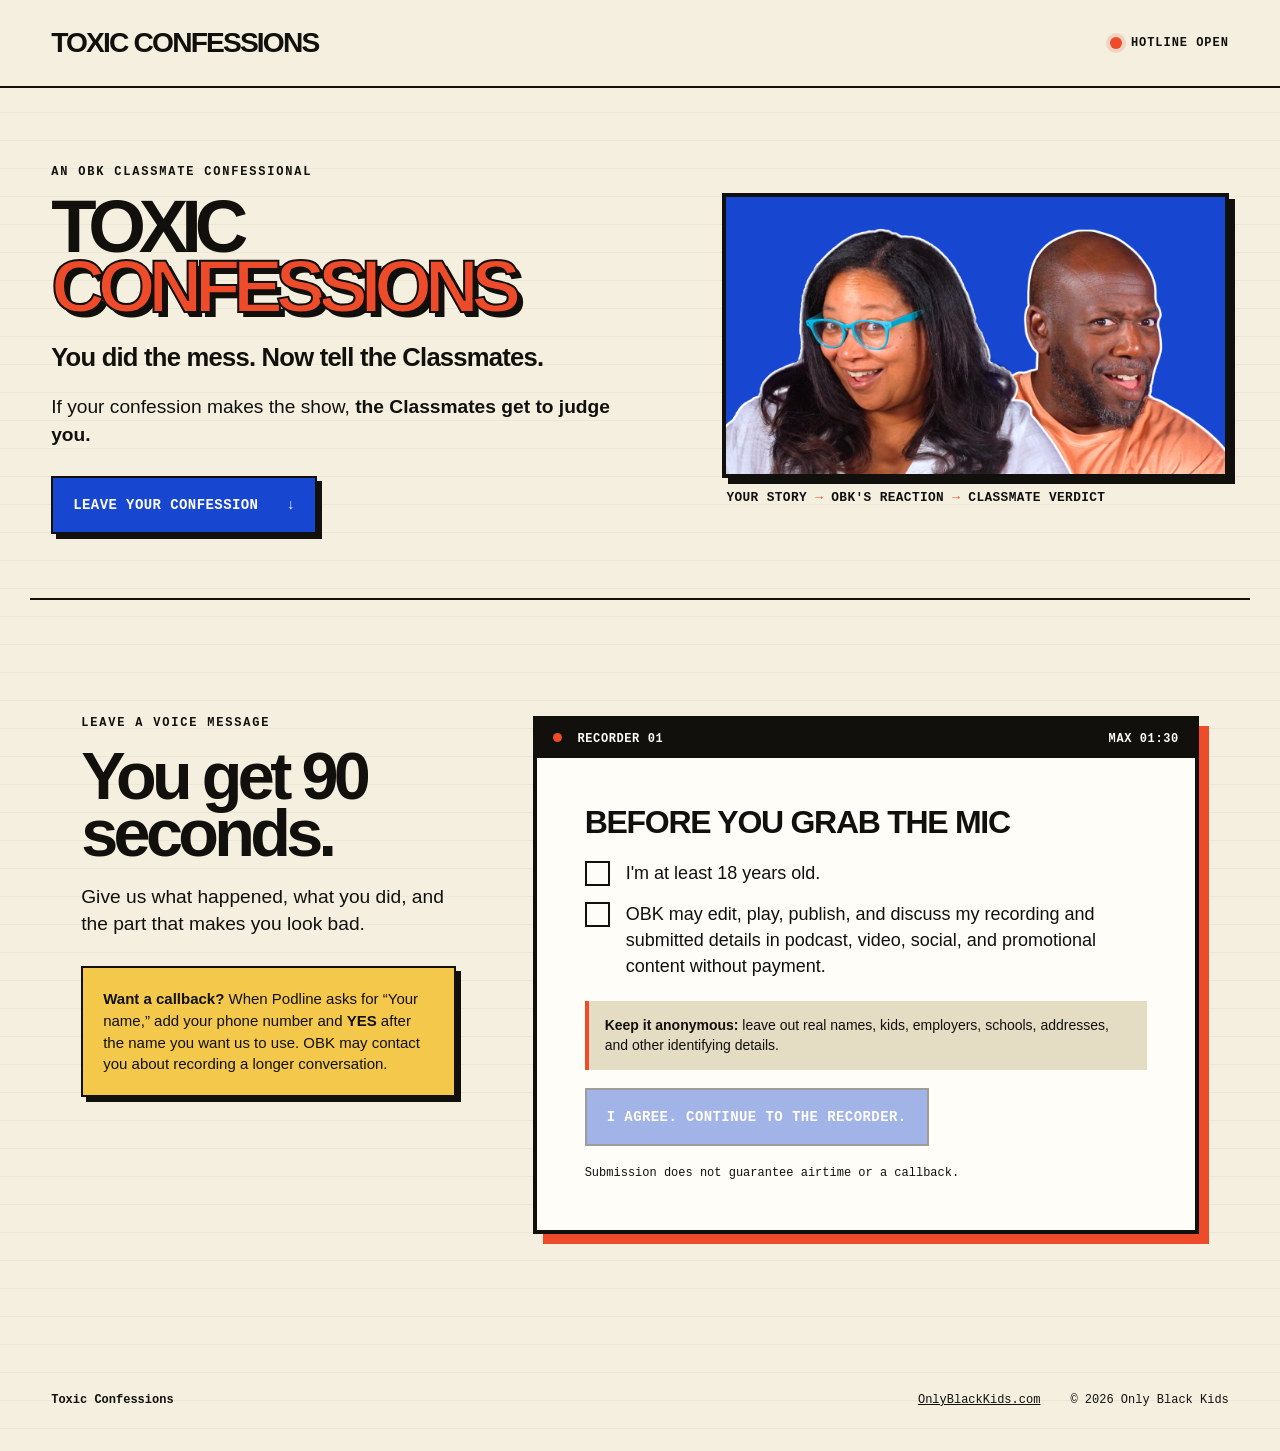
==== index.html @ 324d228b "Simplify Toxic Confessions landing flow" ====
<!doctype html>
<html lang="en">
<head>
  <meta charset="utf-8">
  <meta name="viewport" content="width=device-width, initial-scale=1">
  <meta name="theme-color" content="#f4efdf">
  <meta name="description" content="You did the mess. Now tell the Classmates. Leave OBK a 90-second Toxic Confession.">
  <meta name="robots" content="index,follow">
  <meta property="og:title" content="Toxic Confessions — OBK">
  <meta property="og:description" content="You did the mess. Now tell the Classmates.">
  <meta property="og:type" content="website">
  <meta property="og:url" content="https://toxicconfessions.co/">
  <meta property="og:image" content="https://toxicconfessions.co/assets/obk-hosts.webp">
  <title>Toxic Confessions — OBK</title>
  <link rel="icon" href="data:image/svg+xml,%3Csvg xmlns='http://www.w3.org/2000/svg' viewBox='0 0 64 64'%3E%3Crect width='64' height='64' rx='8' fill='%23ee4b2b'/%3E%3Ctext x='32' y='43' text-anchor='middle' font-family='Arial Black,sans-serif' font-size='32' fill='white'%3ETC%3C/text%3E%3C/svg%3E">
  <link rel="stylesheet" href="styles.css">
  <script src="script.js" defer></script>
</head>
<body>
  <a class="skip-link" href="#ready-to-confess">Skip to recorder</a>

  <header class="site-header">
    <a class="obk-mark" href="https://onlyblackkids.com" aria-label="Only Black Kids home">
      <span class="obk-mark__large">TOXIC CONFESSIONS</span>
    </a>
    <div class="header-status"><span class="status-dot" aria-hidden="true"></span> HOTLINE OPEN</div>
  </header>

  <main>
    <section class="hero hero--compact" aria-labelledby="hero-title">
      <div class="hero-copy">
        <p class="eyebrow">AN OBK CLASSMATE CONFESSIONAL</p>
        <h1 id="hero-title">TOXIC<br><span>CONFESSIONS</span></h1>
        <p class="hero-dek">You did the mess. Now tell the Classmates.</p>
        <p class="hero-verdict">If your confession makes the show, <strong>the Classmates get to judge you.</strong></p>
        <a class="primary-cta" href="#ready-to-confess">LEAVE YOUR CONFESSION <span aria-hidden="true">↓</span></a>
      </div>

      <figure class="host-card">
        <div class="photo-wrap">
          <img src="assets/obk-hosts.webp" width="1280" height="720" alt="The two OBK hosts reacting with surprised expressions">
        </div>
        <figcaption>YOUR STORY <span>→</span> OBK'S REACTION <span>→</span> CLASSMATE VERDICT</figcaption>
      </figure>
    </section>

    <section class="recorder-section recorder-section--compact" id="ready-to-confess" aria-labelledby="recorder-title">
      <div class="lean-intake-copy">
        <p class="eyebrow">LEAVE A VOICE MESSAGE</p>
        <h2 id="recorder-title">You get 90 seconds.</h2>
        <p>Give us what happened, what you did, and the part that makes you look bad.</p>
        <p class="callback-plain"><strong>Want a callback?</strong> When Podline asks for “Your name,” add your phone number and <strong>YES</strong> after the name you want us to use. OBK may contact you about recording a longer conversation.</p>
      </div>

      <div class="recorder-shell">
        <div class="recorder-label">
          <span><i aria-hidden="true"></i> RECORDER 01</span>
          <span>MAX 01:30</span>
        </div>

        <div class="consent-gate" id="consent-gate">
          <p class="gate-kicker">BEFORE YOU GRAB <span class="keep-together">THE MIC</span></p>
          <label class="check-row">
            <input type="checkbox" id="age-check">
            <span>I'm at least 18 years old.</span>
          </label>
          <label class="check-row">
            <input type="checkbox" id="rights-check">
            <span>OBK may edit, play, publish, and discuss my recording and submitted details in podcast, video, social, and promotional content without payment.</span>
          </label>
          <p class="privacy-reminder"><strong>Keep it anonymous:</strong> leave out real names, kids, employers, schools, addresses, and other identifying details.</p>
          <button class="open-recorder" id="open-recorder" type="button" data-destination="https://podline.fm/toxic-confessions" disabled>I AGREE. CONTINUE TO THE RECORDER.</button>
          <p class="gate-note">Submission does not guarantee airtime or a callback.</p>
        </div>
      </div>
    </section>
  </main>

  <footer>
    <p><strong>Toxic Confessions</strong></p>
    <p><a href="https://onlyblackkids.com">OnlyBlackKids.com</a></p>
    <p class="copyright">© <span id="year"></span> Only Black Kids</p>
  </footer>
</body>
</html>
---- styles.css ----
:root {
  --paper: #f4efdf;
  --paper-deep: #e5dcc4;
  --ink: #11100d;
  --red: #ee4b2b;
  --red-dark: #b82918;
  --blue: #1747d1;
  --yellow: #f4c84a;
  --white: #fffdf7;
  --line: 2px solid var(--ink);
  --shadow: 8px 8px 0 var(--ink);
  --display: "Arial Black", "Helvetica Neue", Helvetica, Arial, sans-serif;
  --body: "Helvetica Neue", Helvetica, Arial, sans-serif;
  --utility: "SFMono-Regular", Consolas, "Liberation Mono", monospace;
}

* { box-sizing: border-box; }
html { scroll-behavior: smooth; }
body {
  margin: 0;
  color: var(--ink);
  background:
    linear-gradient(rgba(17,16,13,.035) 1px, transparent 1px),
    var(--paper);
  background-size: 100% 28px;
  font-family: var(--body);
  font-size: 18px;
  line-height: 1.45;
}

img { display: block; max-width: 100%; }
a { color: inherit; }
.hero-copy, .host-card { min-width: 0; }
.host-card { width: 100%; }
button, input { font: inherit; }

.skip-link {
  position: fixed;
  top: 8px;
  left: 8px;
  z-index: 100;
  padding: 10px 14px;
  background: var(--white);
  border: var(--line);
  transform: translateY(-150%);
}
.skip-link:focus { transform: translateY(0); }

.site-header {
  min-height: 88px;
  display: flex;
  align-items: center;
  justify-content: space-between;
  padding: 12px clamp(20px, 4vw, 64px);
  border-bottom: var(--line);
  background: var(--paper);
}

.obk-mark {
  display: flex;
  align-items: center;
  gap: 10px;
  text-decoration: none;
}
.obk-mark__small {
  max-width: 64px;
  font: 800 10px/1 var(--utility);
  letter-spacing: .07em;
}
.obk-mark__large {
  font: 900 clamp(22px, 2.2vw, 32px)/.9 var(--display);
  letter-spacing: -.065em;
}

.header-status {
  display: flex;
  align-items: center;
  gap: 9px;
  font: 700 12px/1 var(--utility);
  text-transform: uppercase;
  letter-spacing: .08em;
}
.status-dot {
  width: 12px;
  height: 12px;
  border-radius: 50%;
  background: var(--red);
  box-shadow: 0 0 0 4px rgba(238,75,43,.17);
  animation: pulse 1.8s infinite;
}
@keyframes pulse { 50% { box-shadow: 0 0 0 8px rgba(238,75,43,0); } }

.hero {
  display: grid;
  grid-template-columns: minmax(480px, 1.08fr) minmax(400px, .92fr);
  gap: clamp(48px, 6vw, 96px);
  align-items: center;
  padding: clamp(48px, 6vw, 96px) clamp(20px, 4vw, 64px);
  max-width: 1540px;
  margin: 0 auto;
}

.eyebrow {
  margin: 0 0 18px;
  font: 800 12px/1.2 var(--utility);
  letter-spacing: .15em;
}
.hero h1 {
  margin: 0;
  font: 900 clamp(58px, 5.8vw, 100px)/.8 var(--display);
  letter-spacing: -.095em;
  text-transform: uppercase;
}
.hero h1 span {
  color: var(--red);
  -webkit-text-stroke: 2px var(--ink);
  text-shadow: 5px 5px 0 var(--ink);
}
.hero-dek {
  margin: 28px 0 22px;
  font-size: clamp(23px, 2vw, 32px);
  font-weight: 700;
  line-height: 1.05;
  letter-spacing: -.03em;
}
.hero-support {
  max-width: 660px;
  margin-bottom: 28px;
  font-size: 16px;
}
.hero-support > p { margin: 0 0 14px; }
.hero-support ul {
  margin: 0 0 16px;
  padding: 0;
  list-style: none;
  font-weight: 650;
}
.hero-support li { margin: 5px 0; }

.primary-cta, .open-recorder {
  display: inline-flex;
  align-items: center;
  justify-content: space-between;
  gap: 28px;
  min-height: 58px;
  padding: 15px 20px;
  color: var(--white);
  background: var(--blue);
  border: var(--line);
  box-shadow: 5px 5px 0 var(--ink);
  font: 800 14px/1 var(--utility);
  text-decoration: none;
  text-transform: uppercase;
  letter-spacing: .03em;
  transition: transform .15s, box-shadow .15s, background .15s;
}
.primary-cta:hover, .open-recorder:hover:not(:disabled) {
  transform: translate(3px, 3px);
  box-shadow: 2px 2px 0 var(--ink);
  background: #0e36ad;
}
.primary-cta:focus-visible, .open-recorder:focus-visible, a:focus-visible, input:focus-visible {
  outline: 4px solid var(--yellow);
  outline-offset: 3px;
}

.host-card {
  width: 100%;
  max-width: 610px;
  margin: 0;
  justify-self: end;
}
.photo-wrap {
  position: relative;
  overflow: hidden;
  min-height: 0;
  aspect-ratio: 16 / 9;
  background: var(--blue);
  border: 4px solid var(--ink);
  box-shadow: 6px 6px 0 var(--ink);
}
.photo-wrap img {
  width: 100%;
  height: auto;
  aspect-ratio: 16 / 9;
  object-fit: contain;
}
.host-card figcaption {
  margin: 12px 0 0 4px;
  font: 800 clamp(10px, 1vw, 13px)/1.3 var(--utility);
  letter-spacing: .03em;
}
.host-card figcaption span { color: var(--red); }

.hero--compact { padding-bottom: clamp(42px, 5vw, 72px); }
.hero-verdict {
  max-width: 650px;
  margin: 0 0 28px;
  font-size: clamp(17px, 1.5vw, 21px);
}
.recorder-section--compact {
  display: grid;
  grid-template-columns: minmax(280px, .72fr) minmax(540px, 1.28fr);
  gap: clamp(38px, 6vw, 90px);
  align-items: start;
  max-width: 1400px;
  padding-top: clamp(48px, 6vw, 80px);
  padding-bottom: clamp(56px, 7vw, 96px);
  border-top: var(--line);
}
.lean-intake-copy h2 {
  margin: 0 0 20px;
  font: 900 clamp(44px, 5.2vw, 76px)/.86 var(--display);
  letter-spacing: -.07em;
}
.lean-intake-copy > p:not(.eyebrow) { font-size: clamp(17px, 1.5vw, 21px); }
.callback-plain {
  margin: 28px 0 0;
  padding: 20px;
  background: var(--yellow);
  border: var(--line);
  box-shadow: 5px 5px 0 var(--ink);
  font-size: 15px !important;
}
.recorder-section--compact .recorder-shell { width: 100%; }

.hotline-strip {
  display: grid;
  grid-template-columns: repeat(4, 1fr);
  border-top: var(--line);
  border-bottom: var(--line);
  background: var(--yellow);
}
.hotline-strip p {
  margin: 0;
  padding: 22px 16px;
  border-right: var(--line);
  font: 700 13px/1 var(--utility);
  text-align: center;
  text-transform: uppercase;
}
.hotline-strip p:last-child { border-right: 0; }
.hotline-strip strong { font-family: var(--display); font-size: 20px; }

.recorder-section {
  max-width: 1220px;
  margin: 0 auto;
  padding: clamp(72px, 9vw, 140px) clamp(20px, 4vw, 64px);
}
.recorder-intro {
  max-width: 820px;
  margin: 0 0 42px;
}
.recorder-intro h2 {
  margin: 0 0 22px;
  font: 900 clamp(48px, 6vw, 84px)/.84 var(--display);
  letter-spacing: -.07em;
}
.recorder-intro > p:not(.eyebrow) {
  max-width: none;
  margin: 10px 0;
  font-size: clamp(18px, 1.8vw, 23px);
}
.recorder-intro .judge-line {
  white-space: nowrap;
  font-size: clamp(14px, 1.5vw, 21px);
}
.quick-prompt {
  display: grid;
  grid-template-columns: 150px 1fr;
  gap: 22px;
  align-items: center;
  margin-top: 30px;
  padding: 20px 22px;
  color: var(--white);
  background: var(--blue);
  border: var(--line);
}
.quick-prompt p { margin: 0; }
.quick-prompt__label {
  color: var(--yellow);
  font: 900 14px/1 var(--utility);
  letter-spacing: .04em;
}
.quick-prompt p:last-child { font-size: clamp(17px, 1.8vw, 22px); }
.recorder-notes {
  display: grid;
  grid-template-columns: repeat(2, 1fr);
  gap: 18px;
  margin-top: 18px;
}
.recorder-notes p {
  margin: 0;
  padding-left: 14px;
  border-left: 4px solid var(--red);
  font-size: 14px;
}

.callback-card {
  margin-top: 26px;
  padding: clamp(22px, 3vw, 32px);
  color: var(--white);
  background: var(--ink);
  border-left: 8px solid var(--red);
}
.callback-card__label {
  margin: 0 0 10px;
  color: var(--yellow);
  font: 800 11px/1 var(--utility);
  letter-spacing: .12em;
}
.callback-card h3 {
  margin: 0 0 14px;
  font: 900 clamp(25px, 3vw, 38px)/.95 var(--display);
  letter-spacing: -.04em;
}
.callback-card > p:not(.callback-card__label) { margin: 9px 0; font-size: 15px; }
.callback-format {
  padding: 12px 14px;
  color: var(--ink);
  background: var(--yellow);
  font: 800 13px/1.35 var(--utility) !important;
}
.callback-small { color: #d8d8d8; font-size: 12px !important; }

.recorder-shell {
  border: 4px solid var(--ink);
  background: var(--ink);
  box-shadow: 10px 10px 0 var(--red);
}
.recorder-label {
  display: flex;
  justify-content: space-between;
  padding: 13px 16px;
  color: var(--white);
  font: 700 12px/1 var(--utility);
  letter-spacing: .05em;
}
.recorder-label i {
  display: inline-block;
  width: 9px;
  height: 9px;
  margin-right: 8px;
  border-radius: 50%;
  background: var(--red);
}
.consent-gate {
  padding: clamp(24px, 4vw, 48px);
  background: var(--white);
}
.gate-kicker {
  margin: 0 0 22px;
  font: 900 clamp(22px, 2.5vw, 34px)/1 var(--display);
  letter-spacing: -.04em;
}
.keep-together { white-space: nowrap; }
.check-row {
  display: grid;
  grid-template-columns: 28px 1fr;
  gap: 13px;
  align-items: start;
  max-width: 890px;
  margin: 15px 0;
  cursor: pointer;
}
.check-row input {
  appearance: none;
  width: 25px;
  height: 25px;
  margin: 1px 0 0;
  border: 2px solid var(--ink);
  background: var(--white);
}
.check-row input:checked { background: var(--blue); box-shadow: inset 0 0 0 5px var(--white); }
.privacy-reminder {
  max-width: 840px;
  margin: 22px 0 0;
  padding: 14px 16px;
  background: var(--paper-deep);
  border-left: 4px solid var(--red);
  font-size: 14px;
}
.recorder-handoff {
  max-width: 840px;
  margin: 18px 0 0;
  padding: 16px;
  background: var(--paper);
  border: 2px solid var(--ink);
}
.recorder-handoff p { margin: 0; font-size: 14px; }
.recorder-handoff .callback-format { margin: 10px 0; }
.gate-prompt {
  margin: 26px 0 0;
  font: 900 clamp(22px, 2.5vw, 32px)/1 var(--display);
  letter-spacing: -.035em;
}
.open-recorder { margin-top: 18px; border-color: var(--ink); cursor: pointer; }
.open-recorder:disabled { opacity: .4; cursor: not-allowed; box-shadow: none; }
.gate-note, .iframe-fallback {
  margin: 18px 0 0;
  max-width: 820px;
  font: 12px/1.5 var(--utility);
}
.podline-frame iframe {
  display: block;
  width: 100%;
  min-width: 300px;
  min-height: 680px;
  border: 0;
  background: #fff;
}

.safety-compact {
  display: grid;
  grid-template-columns: .8fr 1.2fr;
  gap: clamp(30px, 5vw, 80px);
  padding: clamp(48px, 6vw, 80px) max(20px, calc((100vw - 1092px) / 2));
  background: var(--paper-deep);
  border-top: var(--line);
  border-bottom: var(--line);
}
.safety-compact > div, .safety-compact ul { max-width: 620px; }
.safety-compact h2 {
  margin: 0 0 18px;
  font: 900 clamp(38px, 4.8vw, 68px)/.86 var(--display);
  letter-spacing: -.07em;
}
.safety-compact > div > p:last-child { margin: 0; font-size: 17px; }
.safety-compact ul { margin: 0; padding: 0; list-style: none; }
.safety-compact li {
  position: relative;
  padding: 13px 0 13px 28px;
  border-bottom: 1px solid rgba(17,16,13,.25);
  font-size: 15px;
}
.safety-compact li::before {
  content: "×";
  position: absolute;
  left: 2px;
  top: 13px;
  color: var(--red);
  font: 900 21px/1 var(--display);
}

footer {
  display: grid;
  grid-template-columns: 1fr auto auto;
  gap: 30px;
  align-items: end;
  padding: 42px clamp(20px, 4vw, 64px);
  font: 12px/1.5 var(--utility);
}
footer p { margin: 0; }

.thanks-page {
  display: grid;
  min-height: 100vh;
  place-items: center;
  padding: 24px;
  background: var(--yellow);
}
.thanks-card {
  width: min(760px, 100%);
  padding: clamp(32px, 7vw, 78px);
  background: var(--paper);
  border: 5px solid var(--ink);
  box-shadow: 14px 14px 0 var(--ink);
}
.thanks-card h1 {
  margin: 12px 0 24px;
  font: 900 clamp(56px, 10vw, 106px)/.82 var(--display);
  letter-spacing: -.05em;
}
.thanks-card > p:not(.utility) { max-width: 610px; font-size: 18px; }
.thanks-card .button { margin-top: 24px; }

@media (max-width: 960px) {
  .hero { grid-template-columns: 1fr; }
  .host-card { max-width: 610px; justify-self: start; }
  .recorder-section--compact { grid-template-columns: 1fr; }
  .safety-compact { grid-template-columns: 1fr; }
}

@media (max-width: 640px) {
  body { font-size: 16px; }
  .site-header { min-height: 70px; }
  .header-status { font-size: 10px; }
  .obk-mark__large { font-size: 19px; }
  .hero { padding-top: 48px; }
  .hero h1 { font-size: clamp(42px, 12.3vw, 58px); }
  .hero h1 span { -webkit-text-stroke: 1px var(--ink); text-shadow: 3px 3px 0 var(--ink); }
  .hero-support { font-size: 15px; }
  .host-card { max-width: none; }
  .recorder-intro .judge-line { white-space: normal; font-size: 18px; }
  .hotline-strip { grid-template-columns: repeat(2, 1fr); }
  .hotline-strip p:nth-child(2) { border-right: 0; }
  .hotline-strip p:nth-child(-n+2) { border-bottom: var(--line); }
  .recorder-section { padding-top: 48px; padding-bottom: 52px; }
  .recorder-intro { margin-bottom: 28px; }
  .quick-prompt { grid-template-columns: 1fr; gap: 8px; margin-top: 24px; padding: 18px; }
  .quick-prompt p:last-child { font-size: 17px; }
  .recorder-notes { grid-template-columns: 1fr; gap: 12px; }
  .gate-kicker { font-size: 22px; }
  .callback-card { margin-top: 20px; }
  .safety-compact { gap: 26px; padding: 42px 20px; }
  .podline-frame { padding: 10px; }
  .podline-frame iframe { min-width: 0; min-height: 720px; }
  footer { grid-template-columns: 1fr; align-items: start; }
}

@media (prefers-reduced-motion: reduce) {
  *, *::before, *::after { scroll-behavior: auto !important; animation: none !important; transition: none !important; }
}
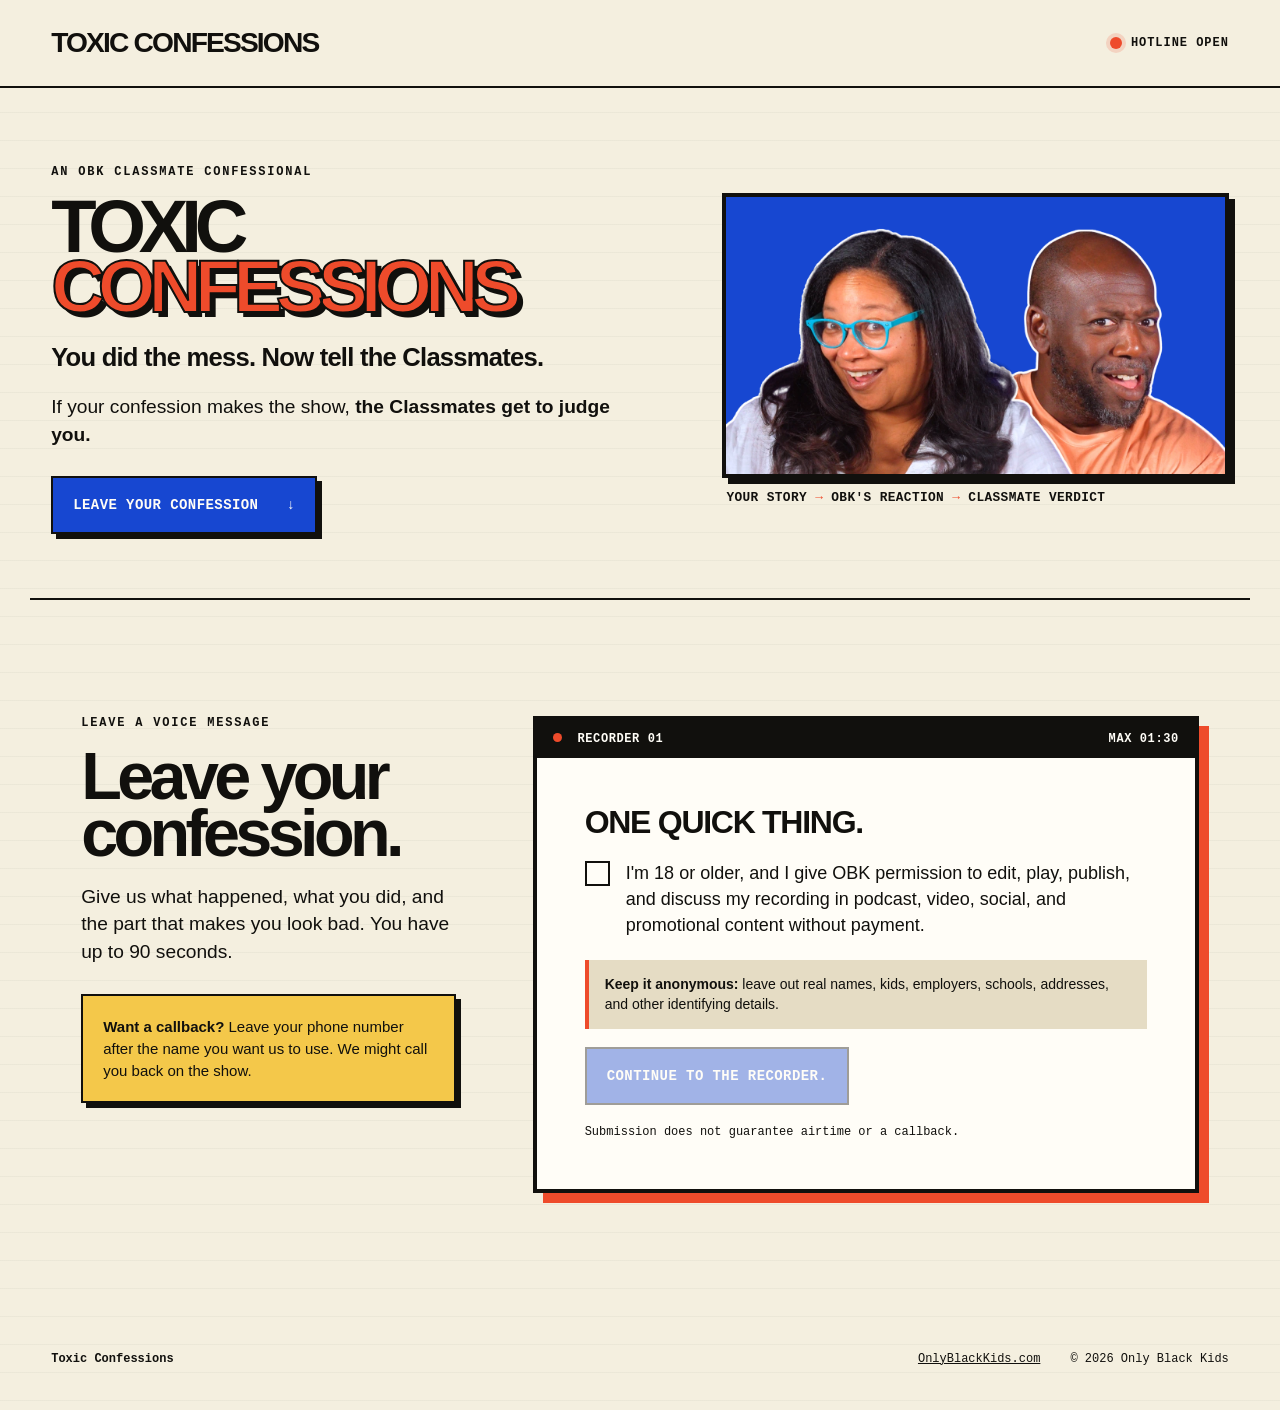
==== commit 450a036e: "Streamline beta confession intake" ====
--- a/index.html
+++ b/index.html
@@ -47,9 +47,9 @@
     <section class="recorder-section recorder-section--compact" id="ready-to-confess" aria-labelledby="recorder-title">
       <div class="lean-intake-copy">
         <p class="eyebrow">LEAVE A VOICE MESSAGE</p>
-        <h2 id="recorder-title">You get 90 seconds.</h2>
-        <p>Give us what happened, what you did, and the part that makes you look bad.</p>
-        <p class="callback-plain"><strong>Want a callback?</strong> When Podline asks for “Your name,” add your phone number and <strong>YES</strong> after the name you want us to use. OBK may contact you about recording a longer conversation.</p>
+        <h2 id="recorder-title">Leave your confession.</h2>
+        <p>Give us what happened, what you did, and the part that makes you look bad. You have up to 90 seconds.</p>
+        <p class="callback-plain"><strong>Want a callback?</strong> Leave your phone number after the name you want us to use. We might call you back on the show.</p>
       </div>
 
       <div class="recorder-shell">
@@ -59,17 +59,13 @@
         </div>
 
         <div class="consent-gate" id="consent-gate">
-          <p class="gate-kicker">BEFORE YOU GRAB <span class="keep-together">THE MIC</span></p>
+          <p class="gate-kicker">ONE QUICK THING.</p>
           <label class="check-row">
-            <input type="checkbox" id="age-check">
-            <span>I'm at least 18 years old.</span>
-          </label>
-          <label class="check-row">
-            <input type="checkbox" id="rights-check">
-            <span>OBK may edit, play, publish, and discuss my recording and submitted details in podcast, video, social, and promotional content without payment.</span>
+            <input type="checkbox" id="consent-check">
+            <span>I'm 18 or older, and I give OBK permission to edit, play, publish, and discuss my recording in podcast, video, social, and promotional content without payment.</span>
           </label>
           <p class="privacy-reminder"><strong>Keep it anonymous:</strong> leave out real names, kids, employers, schools, addresses, and other identifying details.</p>
-          <button class="open-recorder" id="open-recorder" type="button" data-destination="https://podline.fm/toxic-confessions" disabled>I AGREE. CONTINUE TO THE RECORDER.</button>
+          <button class="open-recorder" id="open-recorder" type="button" data-destination="https://podline.fm/toxic-confessions" disabled>CONTINUE TO THE RECORDER.</button>
           <p class="gate-note">Submission does not guarantee airtime or a callback.</p>
         </div>
       </div>
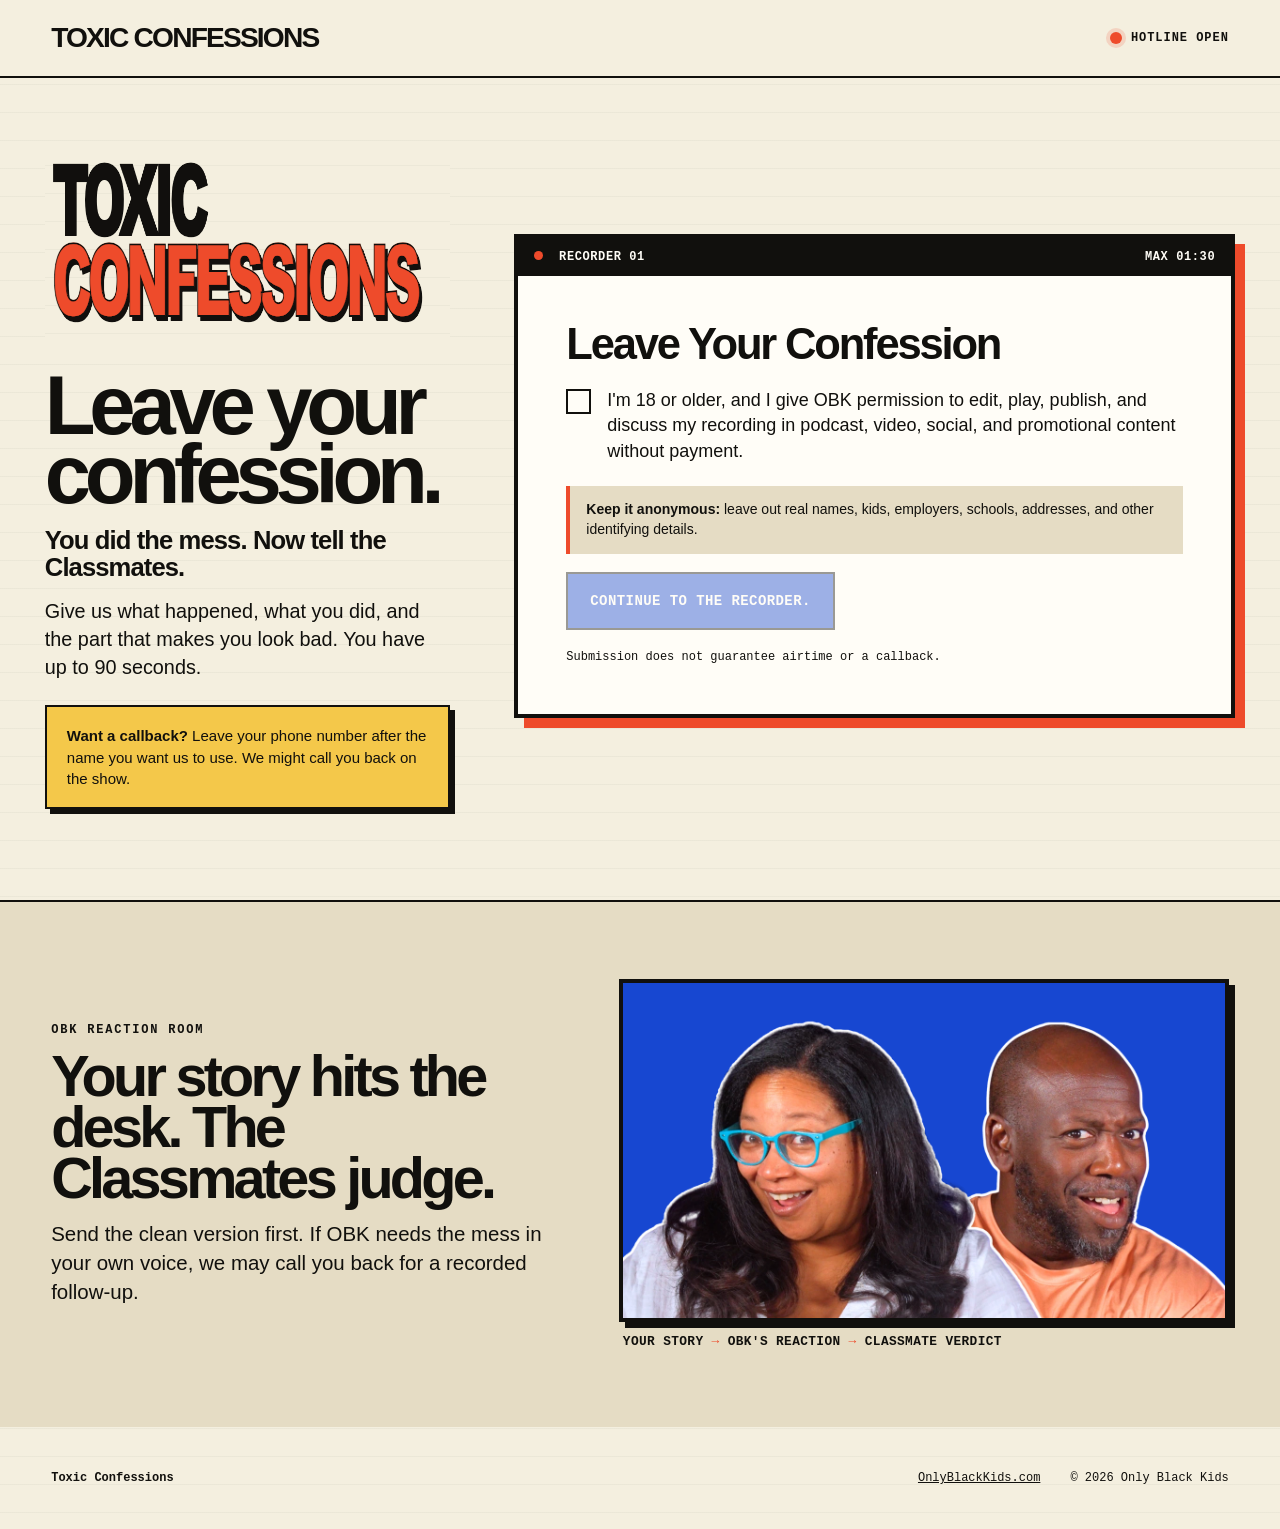
==== commit bfd53da5: "Tighten Toxic Confessions fast entry" ====
--- a/index.html
+++ b/index.html
@@ -10,7 +10,7 @@
   <meta property="og:description" content="You did the mess. Now tell the Classmates.">
   <meta property="og:type" content="website">
   <meta property="og:url" content="https://toxicconfessions.co/">
-  <meta property="og:image" content="https://toxicconfessions.co/assets/obk-hosts.webp">
+  <meta property="og:image" content="https://toxicconfessions.co/assets/toxic-confessions-logo.png">
   <title>Toxic Confessions — OBK</title>
   <link rel="icon" href="data:image/svg+xml,%3Csvg xmlns='http://www.w3.org/2000/svg' viewBox='0 0 64 64'%3E%3Crect width='64' height='64' rx='8' fill='%23ee4b2b'/%3E%3Ctext x='32' y='43' text-anchor='middle' font-family='Arial Black,sans-serif' font-size='32' fill='white'%3ETC%3C/text%3E%3C/svg%3E">
   <link rel="stylesheet" href="styles.css">
@@ -27,27 +27,11 @@
   </header>
 
   <main>
-    <section class="hero hero--compact" aria-labelledby="hero-title">
-      <div class="hero-copy">
-        <p class="eyebrow">AN OBK CLASSMATE CONFESSIONAL</p>
-        <h1 id="hero-title">TOXIC<br><span>CONFESSIONS</span></h1>
+    <section class="recorder-section recorder-section--first" id="ready-to-confess" aria-labelledby="recorder-title">
+      <div class="lean-intake-copy">
+        <img class="toxic-logo" src="assets/toxic-confessions-logo.png" width="779" height="194" alt="Toxic Confessions">
+        <h1 id="hero-title">Leave your confession.</h1>
         <p class="hero-dek">You did the mess. Now tell the Classmates.</p>
-        <p class="hero-verdict">If your confession makes the show, <strong>the Classmates get to judge you.</strong></p>
-        <a class="primary-cta" href="#ready-to-confess">LEAVE YOUR CONFESSION <span aria-hidden="true">↓</span></a>
-      </div>
-
-      <figure class="host-card">
-        <div class="photo-wrap">
-          <img src="assets/obk-hosts.webp" width="1280" height="720" alt="The two OBK hosts reacting with surprised expressions">
-        </div>
-        <figcaption>YOUR STORY <span>→</span> OBK'S REACTION <span>→</span> CLASSMATE VERDICT</figcaption>
-      </figure>
-    </section>
-
-    <section class="recorder-section recorder-section--compact" id="ready-to-confess" aria-labelledby="recorder-title">
-      <div class="lean-intake-copy">
-        <p class="eyebrow">LEAVE A VOICE MESSAGE</p>
-        <h2 id="recorder-title">Leave your confession.</h2>
         <p>Give us what happened, what you did, and the part that makes you look bad. You have up to 90 seconds.</p>
         <p class="callback-plain"><strong>Want a callback?</strong> Leave your phone number after the name you want us to use. We might call you back on the show.</p>
       </div>
@@ -59,7 +43,7 @@
         </div>
 
         <div class="consent-gate" id="consent-gate">
-          <p class="gate-kicker">ONE QUICK THING.</p>
+          <h2 class="gate-kicker" id="recorder-title">Leave Your Confession</h2>
           <label class="check-row">
             <input type="checkbox" id="consent-check">
             <span>I'm 18 or older, and I give OBK permission to edit, play, publish, and discuss my recording in podcast, video, social, and promotional content without payment.</span>
@@ -70,6 +54,20 @@
         </div>
       </div>
     </section>
+
+    <section class="host-proof" aria-labelledby="host-proof-title">
+      <div>
+        <p class="eyebrow">OBK REACTION ROOM</p>
+        <h2 id="host-proof-title">Your story hits the desk. The Classmates judge.</h2>
+        <p>Send the clean version first. If OBK needs the mess in your own voice, we may call you back for a recorded follow-up.</p>
+      </div>
+      <figure class="host-card">
+        <div class="photo-wrap">
+          <img src="assets/obk-hosts.webp" width="1280" height="720" alt="The two OBK hosts reacting with surprised expressions">
+        </div>
+        <figcaption>YOUR STORY <span>→</span> OBK'S REACTION <span>→</span> CLASSMATE VERDICT</figcaption>
+      </figure>
+    </section>
   </main>
 
   <footer>
--- a/styles.css
+++ b/styles.css
@@ -3,7 +3,6 @@
   --paper-deep: #e5dcc4;
   --ink: #11100d;
   --red: #ee4b2b;
-  --red-dark: #b82918;
   --blue: #1747d1;
   --yellow: #f4c84a;
   --white: #fffdf7;
@@ -25,13 +24,11 @@
   background-size: 100% 28px;
   font-family: var(--body);
   font-size: 18px;
-  line-height: 1.45;
+  line-height: 1.42;
 }
 
 img { display: block; max-width: 100%; }
 a { color: inherit; }
-.hero-copy, .host-card { min-width: 0; }
-.host-card { width: 100%; }
 button, input { font: inherit; }
 
 .skip-link {
@@ -47,11 +44,12 @@
 .skip-link:focus { transform: translateY(0); }
 
 .site-header {
-  min-height: 88px;
+  min-height: 78px;
   display: flex;
   align-items: center;
   justify-content: space-between;
-  padding: 12px clamp(20px, 4vw, 64px);
+  gap: 18px;
+  padding: 12px clamp(18px, 4vw, 56px);
   border-bottom: var(--line);
   background: var(--paper);
 }
@@ -59,23 +57,17 @@
 .obk-mark {
   display: flex;
   align-items: center;
-  gap: 10px;
   text-decoration: none;
 }
-.obk-mark__small {
-  max-width: 64px;
-  font: 800 10px/1 var(--utility);
-  letter-spacing: .07em;
-}
 .obk-mark__large {
-  font: 900 clamp(22px, 2.2vw, 32px)/.9 var(--display);
+  font: 900 clamp(21px, 2.2vw, 32px)/.9 var(--display);
   letter-spacing: -.065em;
 }
-
 .header-status {
   display: flex;
   align-items: center;
   gap: 9px;
+  white-space: nowrap;
   font: 700 12px/1 var(--utility);
   text-transform: uppercase;
   letter-spacing: .08em;
@@ -90,240 +82,60 @@
 }
 @keyframes pulse { 50% { box-shadow: 0 0 0 8px rgba(238,75,43,0); } }
 
-.hero {
-  display: grid;
-  grid-template-columns: minmax(480px, 1.08fr) minmax(400px, .92fr);
-  gap: clamp(48px, 6vw, 96px);
-  align-items: center;
-  padding: clamp(48px, 6vw, 96px) clamp(20px, 4vw, 64px);
-  max-width: 1540px;
-  margin: 0 auto;
-}
-
 .eyebrow {
-  margin: 0 0 18px;
+  margin: 0 0 14px;
   font: 800 12px/1.2 var(--utility);
   letter-spacing: .15em;
 }
-.hero h1 {
-  margin: 0;
-  font: 900 clamp(58px, 5.8vw, 100px)/.8 var(--display);
-  letter-spacing: -.095em;
-  text-transform: uppercase;
-}
-.hero h1 span {
-  color: var(--red);
-  -webkit-text-stroke: 2px var(--ink);
-  text-shadow: 5px 5px 0 var(--ink);
+
+.recorder-section {
+  max-width: 1380px;
+  margin: 0 auto;
+  padding: clamp(20px, 3vw, 40px) clamp(16px, 3.5vw, 56px) clamp(36px, 5vw, 72px);
+}
+.recorder-section--first {
+  min-height: calc(100vh - 78px);
+  display: grid;
+  grid-template-columns: minmax(320px, .72fr) minmax(520px, 1.28fr);
+  gap: clamp(28px, 5vw, 76px);
+  align-items: center;
+}
+.lean-intake-copy { min-width: 0; }
+.toxic-logo {
+  width: min(100%, 620px);
+  margin: 0 0 clamp(18px, 3vw, 34px);
+}
+.lean-intake-copy h1 {
+  margin: 0 0 18px;
+  font: 900 clamp(48px, 6.5vw, 94px)/.83 var(--display);
+  letter-spacing: -.075em;
+  text-transform: none;
 }
 .hero-dek {
-  margin: 28px 0 22px;
-  font-size: clamp(23px, 2vw, 32px);
-  font-weight: 700;
+  margin: 0 0 16px;
+  font-size: clamp(22px, 2vw, 31px);
+  font-weight: 850;
   line-height: 1.05;
-  letter-spacing: -.03em;
-}
-.hero-support {
-  max-width: 660px;
-  margin-bottom: 28px;
-  font-size: 16px;
-}
-.hero-support > p { margin: 0 0 14px; }
-.hero-support ul {
-  margin: 0 0 16px;
-  padding: 0;
-  list-style: none;
-  font-weight: 650;
-}
-.hero-support li { margin: 5px 0; }
-
-.primary-cta, .open-recorder {
-  display: inline-flex;
-  align-items: center;
-  justify-content: space-between;
-  gap: 28px;
-  min-height: 58px;
-  padding: 15px 20px;
-  color: var(--white);
-  background: var(--blue);
-  border: var(--line);
-  box-shadow: 5px 5px 0 var(--ink);
-  font: 800 14px/1 var(--utility);
-  text-decoration: none;
-  text-transform: uppercase;
-  letter-spacing: .03em;
-  transition: transform .15s, box-shadow .15s, background .15s;
-}
-.primary-cta:hover, .open-recorder:hover:not(:disabled) {
-  transform: translate(3px, 3px);
-  box-shadow: 2px 2px 0 var(--ink);
-  background: #0e36ad;
-}
-.primary-cta:focus-visible, .open-recorder:focus-visible, a:focus-visible, input:focus-visible {
-  outline: 4px solid var(--yellow);
-  outline-offset: 3px;
-}
-
-.host-card {
-  width: 100%;
-  max-width: 610px;
-  margin: 0;
-  justify-self: end;
-}
-.photo-wrap {
-  position: relative;
-  overflow: hidden;
-  min-height: 0;
-  aspect-ratio: 16 / 9;
-  background: var(--blue);
-  border: 4px solid var(--ink);
-  box-shadow: 6px 6px 0 var(--ink);
-}
-.photo-wrap img {
-  width: 100%;
-  height: auto;
-  aspect-ratio: 16 / 9;
-  object-fit: contain;
-}
-.host-card figcaption {
-  margin: 12px 0 0 4px;
-  font: 800 clamp(10px, 1vw, 13px)/1.3 var(--utility);
-  letter-spacing: .03em;
-}
-.host-card figcaption span { color: var(--red); }
-
-.hero--compact { padding-bottom: clamp(42px, 5vw, 72px); }
-.hero-verdict {
-  max-width: 650px;
-  margin: 0 0 28px;
-  font-size: clamp(17px, 1.5vw, 21px);
-}
-.recorder-section--compact {
-  display: grid;
-  grid-template-columns: minmax(280px, .72fr) minmax(540px, 1.28fr);
-  gap: clamp(38px, 6vw, 90px);
-  align-items: start;
-  max-width: 1400px;
-  padding-top: clamp(48px, 6vw, 80px);
-  padding-bottom: clamp(56px, 7vw, 96px);
-  border-top: var(--line);
-}
-.lean-intake-copy h2 {
-  margin: 0 0 20px;
-  font: 900 clamp(44px, 5.2vw, 76px)/.86 var(--display);
-  letter-spacing: -.07em;
-}
-.lean-intake-copy > p:not(.eyebrow) { font-size: clamp(17px, 1.5vw, 21px); }
+  letter-spacing: -.035em;
+}
+.lean-intake-copy > p:not(.hero-dek):not(.callback-plain):not(.eyebrow) {
+  max-width: 620px;
+  margin: 0 0 18px;
+  font-size: clamp(17px, 1.55vw, 22px);
+}
 .callback-plain {
-  margin: 28px 0 0;
-  padding: 20px;
+  max-width: 520px;
+  margin: 24px 0 0;
+  padding: 18px 20px;
   background: var(--yellow);
   border: var(--line);
   box-shadow: 5px 5px 0 var(--ink);
-  font-size: 15px !important;
-}
-.recorder-section--compact .recorder-shell { width: 100%; }
-
-.hotline-strip {
-  display: grid;
-  grid-template-columns: repeat(4, 1fr);
-  border-top: var(--line);
-  border-bottom: var(--line);
-  background: var(--yellow);
-}
-.hotline-strip p {
-  margin: 0;
-  padding: 22px 16px;
-  border-right: var(--line);
-  font: 700 13px/1 var(--utility);
-  text-align: center;
-  text-transform: uppercase;
-}
-.hotline-strip p:last-child { border-right: 0; }
-.hotline-strip strong { font-family: var(--display); font-size: 20px; }
-
-.recorder-section {
-  max-width: 1220px;
-  margin: 0 auto;
-  padding: clamp(72px, 9vw, 140px) clamp(20px, 4vw, 64px);
-}
-.recorder-intro {
-  max-width: 820px;
-  margin: 0 0 42px;
-}
-.recorder-intro h2 {
-  margin: 0 0 22px;
-  font: 900 clamp(48px, 6vw, 84px)/.84 var(--display);
-  letter-spacing: -.07em;
-}
-.recorder-intro > p:not(.eyebrow) {
-  max-width: none;
-  margin: 10px 0;
-  font-size: clamp(18px, 1.8vw, 23px);
-}
-.recorder-intro .judge-line {
-  white-space: nowrap;
-  font-size: clamp(14px, 1.5vw, 21px);
-}
-.quick-prompt {
-  display: grid;
-  grid-template-columns: 150px 1fr;
-  gap: 22px;
-  align-items: center;
-  margin-top: 30px;
-  padding: 20px 22px;
-  color: var(--white);
-  background: var(--blue);
-  border: var(--line);
-}
-.quick-prompt p { margin: 0; }
-.quick-prompt__label {
-  color: var(--yellow);
-  font: 900 14px/1 var(--utility);
-  letter-spacing: .04em;
-}
-.quick-prompt p:last-child { font-size: clamp(17px, 1.8vw, 22px); }
-.recorder-notes {
-  display: grid;
-  grid-template-columns: repeat(2, 1fr);
-  gap: 18px;
-  margin-top: 18px;
-}
-.recorder-notes p {
-  margin: 0;
-  padding-left: 14px;
-  border-left: 4px solid var(--red);
-  font-size: 14px;
-}
-
-.callback-card {
-  margin-top: 26px;
-  padding: clamp(22px, 3vw, 32px);
-  color: var(--white);
-  background: var(--ink);
-  border-left: 8px solid var(--red);
-}
-.callback-card__label {
-  margin: 0 0 10px;
-  color: var(--yellow);
-  font: 800 11px/1 var(--utility);
-  letter-spacing: .12em;
-}
-.callback-card h3 {
-  margin: 0 0 14px;
-  font: 900 clamp(25px, 3vw, 38px)/.95 var(--display);
-  letter-spacing: -.04em;
-}
-.callback-card > p:not(.callback-card__label) { margin: 9px 0; font-size: 15px; }
-.callback-format {
-  padding: 12px 14px;
-  color: var(--ink);
-  background: var(--yellow);
-  font: 800 13px/1.35 var(--utility) !important;
-}
-.callback-small { color: #d8d8d8; font-size: 12px !important; }
+  font-size: 15px;
+}
+.callback-plain strong { font-weight: 900; }
 
 .recorder-shell {
+  width: 100%;
   border: 4px solid var(--ink);
   background: var(--ink);
   box-shadow: 10px 10px 0 var(--red);
@@ -331,6 +143,7 @@
 .recorder-label {
   display: flex;
   justify-content: space-between;
+  gap: 16px;
   padding: 13px 16px;
   color: var(--white);
   font: 700 12px/1 var(--utility);
@@ -350,10 +163,9 @@
 }
 .gate-kicker {
   margin: 0 0 22px;
-  font: 900 clamp(22px, 2.5vw, 34px)/1 var(--display);
-  letter-spacing: -.04em;
-}
-.keep-together { white-space: nowrap; }
+  font: 900 clamp(28px, 3.4vw, 46px)/.95 var(--display);
+  letter-spacing: -.05em;
+}
 .check-row {
   display: grid;
   grid-template-columns: 28px 1fr;
@@ -380,67 +192,85 @@
   border-left: 4px solid var(--red);
   font-size: 14px;
 }
-.recorder-handoff {
-  max-width: 840px;
-  margin: 18px 0 0;
-  padding: 16px;
-  background: var(--paper);
-  border: 2px solid var(--ink);
-}
-.recorder-handoff p { margin: 0; font-size: 14px; }
-.recorder-handoff .callback-format { margin: 10px 0; }
-.gate-prompt {
-  margin: 26px 0 0;
-  font: 900 clamp(22px, 2.5vw, 32px)/1 var(--display);
-  letter-spacing: -.035em;
-}
-.open-recorder { margin-top: 18px; border-color: var(--ink); cursor: pointer; }
-.open-recorder:disabled { opacity: .4; cursor: not-allowed; box-shadow: none; }
-.gate-note, .iframe-fallback {
+.open-recorder {
+  display: inline-flex;
+  align-items: center;
+  justify-content: center;
+  min-height: 58px;
+  margin-top: 18px;
+  padding: 15px 22px;
+  color: var(--white);
+  background: var(--blue);
+  border: var(--line);
+  box-shadow: 5px 5px 0 var(--ink);
+  cursor: pointer;
+  font: 800 14px/1 var(--utility);
+  text-transform: uppercase;
+  letter-spacing: .03em;
+  transition: transform .15s, box-shadow .15s, background .15s;
+}
+.open-recorder:hover:not(:disabled) {
+  transform: translate(3px, 3px);
+  box-shadow: 2px 2px 0 var(--ink);
+  background: #0e36ad;
+}
+.open-recorder:disabled { opacity: .42; cursor: not-allowed; box-shadow: none; }
+.open-recorder:focus-visible, a:focus-visible, input:focus-visible {
+  outline: 4px solid var(--yellow);
+  outline-offset: 3px;
+}
+.gate-note {
   margin: 18px 0 0;
   max-width: 820px;
   font: 12px/1.5 var(--utility);
 }
-.podline-frame iframe {
-  display: block;
+
+.host-proof {
+  display: grid;
+  grid-template-columns: minmax(280px, .8fr) minmax(360px, 1fr);
+  gap: clamp(28px, 5vw, 72px);
+  align-items: center;
+  padding: clamp(42px, 6vw, 82px) clamp(16px, 4vw, 64px);
+  border-top: var(--line);
+  background: var(--paper-deep);
+}
+.host-proof h2 {
+  max-width: 640px;
+  margin: 0 0 16px;
+  font: 900 clamp(34px, 4.5vw, 68px)/.88 var(--display);
+  letter-spacing: -.065em;
+}
+.host-proof p:not(.eyebrow) {
+  max-width: 560px;
+  margin: 0;
+  font-size: clamp(17px, 1.6vw, 22px);
+}
+.host-card {
   width: 100%;
-  min-width: 300px;
-  min-height: 680px;
-  border: 0;
-  background: #fff;
-}
-
-.safety-compact {
-  display: grid;
-  grid-template-columns: .8fr 1.2fr;
-  gap: clamp(30px, 5vw, 80px);
-  padding: clamp(48px, 6vw, 80px) max(20px, calc((100vw - 1092px) / 2));
-  background: var(--paper-deep);
-  border-top: var(--line);
-  border-bottom: var(--line);
-}
-.safety-compact > div, .safety-compact ul { max-width: 620px; }
-.safety-compact h2 {
-  margin: 0 0 18px;
-  font: 900 clamp(38px, 4.8vw, 68px)/.86 var(--display);
-  letter-spacing: -.07em;
-}
-.safety-compact > div > p:last-child { margin: 0; font-size: 17px; }
-.safety-compact ul { margin: 0; padding: 0; list-style: none; }
-.safety-compact li {
+  max-width: 610px;
+  margin: 0;
+  justify-self: end;
+}
+.photo-wrap {
   position: relative;
-  padding: 13px 0 13px 28px;
-  border-bottom: 1px solid rgba(17,16,13,.25);
-  font-size: 15px;
-}
-.safety-compact li::before {
-  content: "×";
-  position: absolute;
-  left: 2px;
-  top: 13px;
-  color: var(--red);
-  font: 900 21px/1 var(--display);
-}
+  overflow: hidden;
+  aspect-ratio: 16 / 9;
+  background: var(--blue);
+  border: 4px solid var(--ink);
+  box-shadow: 6px 6px 0 var(--ink);
+}
+.photo-wrap img {
+  width: 100%;
+  height: auto;
+  aspect-ratio: 16 / 9;
+  object-fit: contain;
+}
+.host-card figcaption {
+  margin: 12px 0 0 4px;
+  font: 800 clamp(10px, 1vw, 13px)/1.3 var(--utility);
+  letter-spacing: .03em;
+}
+.host-card figcaption span { color: var(--red); }
 
 footer {
   display: grid;
@@ -475,36 +305,31 @@
 .thanks-card .button { margin-top: 24px; }
 
 @media (max-width: 960px) {
-  .hero { grid-template-columns: 1fr; }
+  .recorder-section--first { grid-template-columns: 1fr; align-items: start; }
+  .host-proof { grid-template-columns: 1fr; }
   .host-card { max-width: 610px; justify-self: start; }
-  .recorder-section--compact { grid-template-columns: 1fr; }
-  .safety-compact { grid-template-columns: 1fr; }
 }
 
 @media (max-width: 640px) {
   body { font-size: 16px; }
-  .site-header { min-height: 70px; }
+  .site-header { min-height: 64px; padding-inline: 16px; }
   .header-status { font-size: 10px; }
   .obk-mark__large { font-size: 19px; }
-  .hero { padding-top: 48px; }
-  .hero h1 { font-size: clamp(42px, 12.3vw, 58px); }
-  .hero h1 span { -webkit-text-stroke: 1px var(--ink); text-shadow: 3px 3px 0 var(--ink); }
-  .hero-support { font-size: 15px; }
-  .host-card { max-width: none; }
-  .recorder-intro .judge-line { white-space: normal; font-size: 18px; }
-  .hotline-strip { grid-template-columns: repeat(2, 1fr); }
-  .hotline-strip p:nth-child(2) { border-right: 0; }
-  .hotline-strip p:nth-child(-n+2) { border-bottom: var(--line); }
-  .recorder-section { padding-top: 48px; padding-bottom: 52px; }
-  .recorder-intro { margin-bottom: 28px; }
-  .quick-prompt { grid-template-columns: 1fr; gap: 8px; margin-top: 24px; padding: 18px; }
-  .quick-prompt p:last-child { font-size: 17px; }
-  .recorder-notes { grid-template-columns: 1fr; gap: 12px; }
-  .gate-kicker { font-size: 22px; }
-  .callback-card { margin-top: 20px; }
-  .safety-compact { gap: 26px; padding: 42px 20px; }
-  .podline-frame { padding: 10px; }
-  .podline-frame iframe { min-width: 0; min-height: 720px; }
+  .recorder-section { padding-top: 16px; padding-bottom: 42px; }
+  .recorder-section--first { min-height: auto; gap: 28px; }
+  .recorder-shell { order: 1; box-shadow: 7px 7px 0 var(--red); }
+  .lean-intake-copy { order: 2; }
+  .toxic-logo { margin: 4px 0 16px; }
+  .lean-intake-copy h1 { font-size: clamp(42px, 15vw, 62px); }
+  .hero-dek { font-size: 21px; }
+  .callback-plain { margin-top: 18px; padding: 16px; }
+  .recorder-label { font-size: 10px; padding: 11px 12px; }
+  .consent-gate { padding: 20px 18px 24px; }
+  .gate-kicker { font-size: 27px; margin-bottom: 16px; }
+  .check-row { margin: 12px 0; }
+  .privacy-reminder { margin-top: 16px; }
+  .open-recorder { width: 100%; }
+  .host-proof { padding: 42px 18px; }
   footer { grid-template-columns: 1fr; align-items: start; }
 }
 
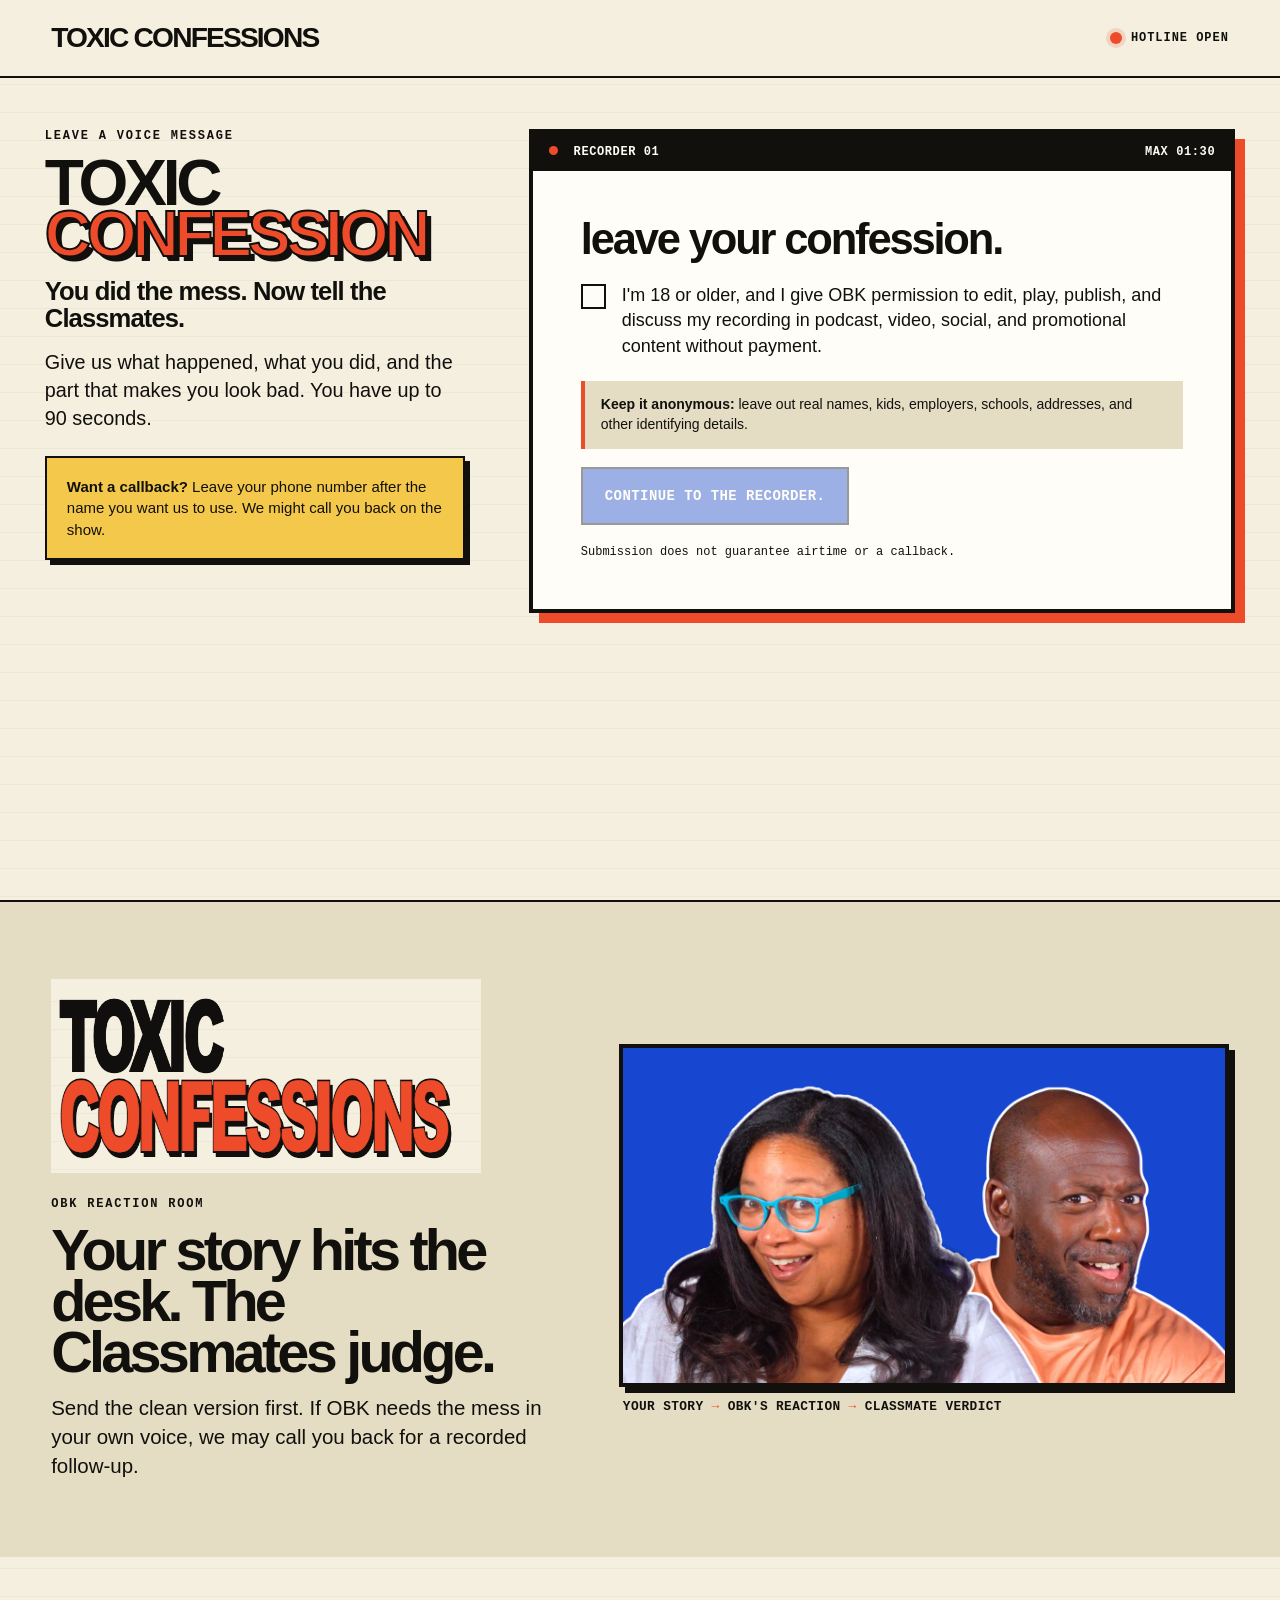
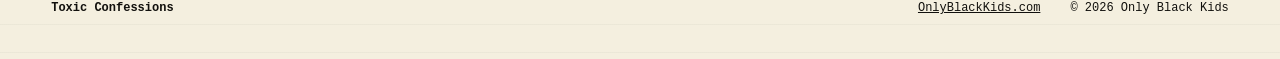
==== commit a320152c: "Refine Toxic Confessions entry layout" ====
--- a/index.html
+++ b/index.html
@@ -29,8 +29,8 @@
   <main>
     <section class="recorder-section recorder-section--first" id="ready-to-confess" aria-labelledby="recorder-title">
       <div class="lean-intake-copy">
-        <img class="toxic-logo" src="assets/toxic-confessions-logo.png" width="779" height="194" alt="Toxic Confessions">
-        <h1 id="hero-title">Leave your confession.</h1>
+        <p class="eyebrow">LEAVE A VOICE MESSAGE</p>
+        <h1 id="hero-title"><span>TOXIC</span><br><strong>CONFESSION</strong></h1>
         <p class="hero-dek">You did the mess. Now tell the Classmates.</p>
         <p>Give us what happened, what you did, and the part that makes you look bad. You have up to 90 seconds.</p>
         <p class="callback-plain"><strong>Want a callback?</strong> Leave your phone number after the name you want us to use. We might call you back on the show.</p>
@@ -43,7 +43,7 @@
         </div>
 
         <div class="consent-gate" id="consent-gate">
-          <h2 class="gate-kicker" id="recorder-title">Leave Your Confession</h2>
+          <h2 class="gate-kicker" id="recorder-title">leave your confession.</h2>
           <label class="check-row">
             <input type="checkbox" id="consent-check">
             <span>I'm 18 or older, and I give OBK permission to edit, play, publish, and discuss my recording in podcast, video, social, and promotional content without payment.</span>
@@ -57,6 +57,7 @@
 
     <section class="host-proof" aria-labelledby="host-proof-title">
       <div>
+        <img class="toxic-logo toxic-logo--below" src="assets/toxic-confessions-logo.png" width="779" height="194" alt="Toxic Confessions">
         <p class="eyebrow">OBK REACTION ROOM</p>
         <h2 id="host-proof-title">Your story hits the desk. The Classmates judge.</h2>
         <p>Send the clean version first. If OBK needs the mess in your own voice, we may call you back for a recorded follow-up.</p>
--- a/styles.css
+++ b/styles.css
@@ -91,14 +91,14 @@
 .recorder-section {
   max-width: 1380px;
   margin: 0 auto;
-  padding: clamp(20px, 3vw, 40px) clamp(16px, 3.5vw, 56px) clamp(36px, 5vw, 72px);
+  padding: clamp(28px, 4vw, 56px) clamp(16px, 3.5vw, 56px) clamp(36px, 5vw, 72px);
 }
 .recorder-section--first {
   min-height: calc(100vh - 78px);
   display: grid;
-  grid-template-columns: minmax(320px, .72fr) minmax(520px, 1.28fr);
-  gap: clamp(28px, 5vw, 76px);
-  align-items: center;
+  grid-template-columns: minmax(420px, .72fr) minmax(560px, 1.28fr);
+  gap: clamp(38px, 5vw, 84px);
+  align-items: start;
 }
 .lean-intake-copy { min-width: 0; }
 .toxic-logo {
@@ -107,9 +107,15 @@
 }
 .lean-intake-copy h1 {
   margin: 0 0 18px;
-  font: 900 clamp(48px, 6.5vw, 94px)/.83 var(--display);
-  letter-spacing: -.075em;
-  text-transform: none;
+  font: 900 clamp(48px, 5vw, 74px)/.8 var(--display);
+  letter-spacing: -.065em;
+  text-transform: uppercase;
+}
+.lean-intake-copy h1 span { color: var(--ink); }
+.lean-intake-copy h1 strong {
+  color: var(--red);
+  -webkit-text-stroke: 2px var(--ink);
+  text-shadow: 5px 5px 0 var(--ink);
 }
 .hero-dek {
   margin: 0 0 16px;
@@ -245,6 +251,10 @@
   margin: 0;
   font-size: clamp(17px, 1.6vw, 22px);
 }
+.toxic-logo--below {
+  max-width: 430px;
+  margin: 0 0 24px;
+}
 .host-card {
   width: 100%;
   max-width: 610px;
@@ -315,12 +325,12 @@
   .site-header { min-height: 64px; padding-inline: 16px; }
   .header-status { font-size: 10px; }
   .obk-mark__large { font-size: 19px; }
-  .recorder-section { padding-top: 16px; padding-bottom: 42px; }
-  .recorder-section--first { min-height: auto; gap: 28px; }
-  .recorder-shell { order: 1; box-shadow: 7px 7px 0 var(--red); }
-  .lean-intake-copy { order: 2; }
+  .recorder-section { padding-top: 20px; padding-bottom: 42px; }
+  .recorder-section--first { min-height: auto; gap: 26px; }
+  .recorder-shell { box-shadow: 7px 7px 0 var(--red); }
   .toxic-logo { margin: 4px 0 16px; }
-  .lean-intake-copy h1 { font-size: clamp(42px, 15vw, 62px); }
+  .lean-intake-copy h1 { font-size: clamp(40px, 11.5vw, 46px); }
+  .lean-intake-copy h1 strong { -webkit-text-stroke: 1px var(--ink); text-shadow: 3px 3px 0 var(--ink); }
   .hero-dek { font-size: 21px; }
   .callback-plain { margin-top: 18px; padding: 16px; }
   .recorder-label { font-size: 10px; padding: 11px 12px; }
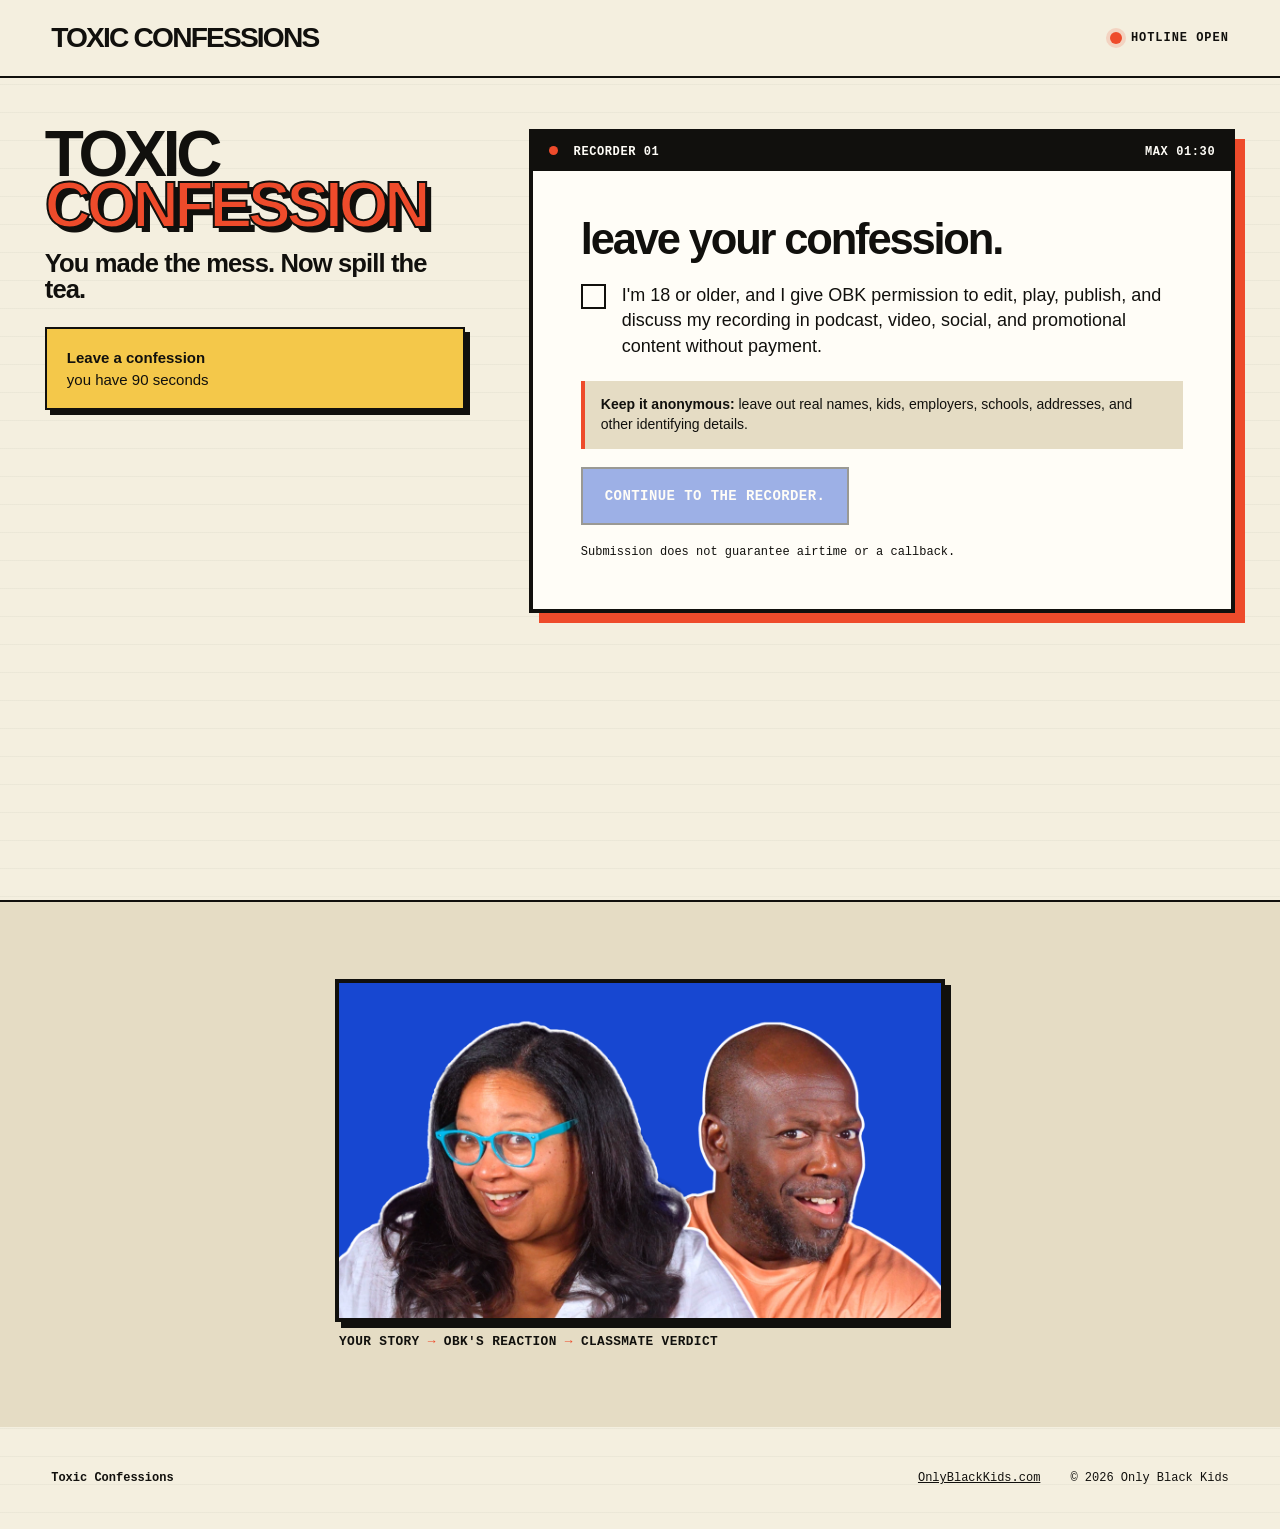
==== commit c84c28c7: "Simplify confession intake copy and remove redundant explainer" ====
--- a/index.html
+++ b/index.html
@@ -4,10 +4,10 @@
   <meta charset="utf-8">
   <meta name="viewport" content="width=device-width, initial-scale=1">
   <meta name="theme-color" content="#f4efdf">
-  <meta name="description" content="You did the mess. Now tell the Classmates. Leave OBK a 90-second Toxic Confession.">
+  <meta name="description" content="You made the mess. Now spill the tea. Leave OBK a 90-second Toxic Confession.">
   <meta name="robots" content="index,follow">
   <meta property="og:title" content="Toxic Confessions — OBK">
-  <meta property="og:description" content="You did the mess. Now tell the Classmates.">
+  <meta property="og:description" content="You made the mess. Now spill the tea.">
   <meta property="og:type" content="website">
   <meta property="og:url" content="https://toxicconfessions.co/">
   <meta property="og:image" content="https://toxicconfessions.co/assets/toxic-confessions-logo.png">
@@ -29,11 +29,9 @@
   <main>
     <section class="recorder-section recorder-section--first" id="ready-to-confess" aria-labelledby="recorder-title">
       <div class="lean-intake-copy">
-        <p class="eyebrow">LEAVE A VOICE MESSAGE</p>
         <h1 id="hero-title"><span>TOXIC</span><br><strong>CONFESSION</strong></h1>
-        <p class="hero-dek">You did the mess. Now tell the Classmates.</p>
-        <p>Give us what happened, what you did, and the part that makes you look bad. You have up to 90 seconds.</p>
-        <p class="callback-plain"><strong>Want a callback?</strong> Leave your phone number after the name you want us to use. We might call you back on the show.</p>
+        <p class="hero-dek">You made the mess. Now spill the tea.</p>
+        <p class="callback-plain"><strong>Leave a confession</strong><br><span>you have 90 seconds</span></p>
       </div>
 
       <div class="recorder-shell">
@@ -55,13 +53,7 @@
       </div>
     </section>
 
-    <section class="host-proof" aria-labelledby="host-proof-title">
-      <div>
-        <img class="toxic-logo toxic-logo--below" src="assets/toxic-confessions-logo.png" width="779" height="194" alt="Toxic Confessions">
-        <p class="eyebrow">OBK REACTION ROOM</p>
-        <h2 id="host-proof-title">Your story hits the desk. The Classmates judge.</h2>
-        <p>Send the clean version first. If OBK needs the mess in your own voice, we may call you back for a recorded follow-up.</p>
-      </div>
+    <section class="host-proof" aria-label="OBK hosts">
       <figure class="host-card">
         <div class="photo-wrap">
           <img src="assets/obk-hosts.webp" width="1280" height="720" alt="The two OBK hosts reacting with surprised expressions">
--- a/styles.css
+++ b/styles.css
@@ -233,7 +233,7 @@
 
 .host-proof {
   display: grid;
-  grid-template-columns: minmax(280px, .8fr) minmax(360px, 1fr);
+  grid-template-columns: 1fr;
   gap: clamp(28px, 5vw, 72px);
   align-items: center;
   padding: clamp(42px, 6vw, 82px) clamp(16px, 4vw, 64px);
@@ -259,7 +259,7 @@
   width: 100%;
   max-width: 610px;
   margin: 0;
-  justify-self: end;
+  justify-self: center;
 }
 .photo-wrap {
   position: relative;
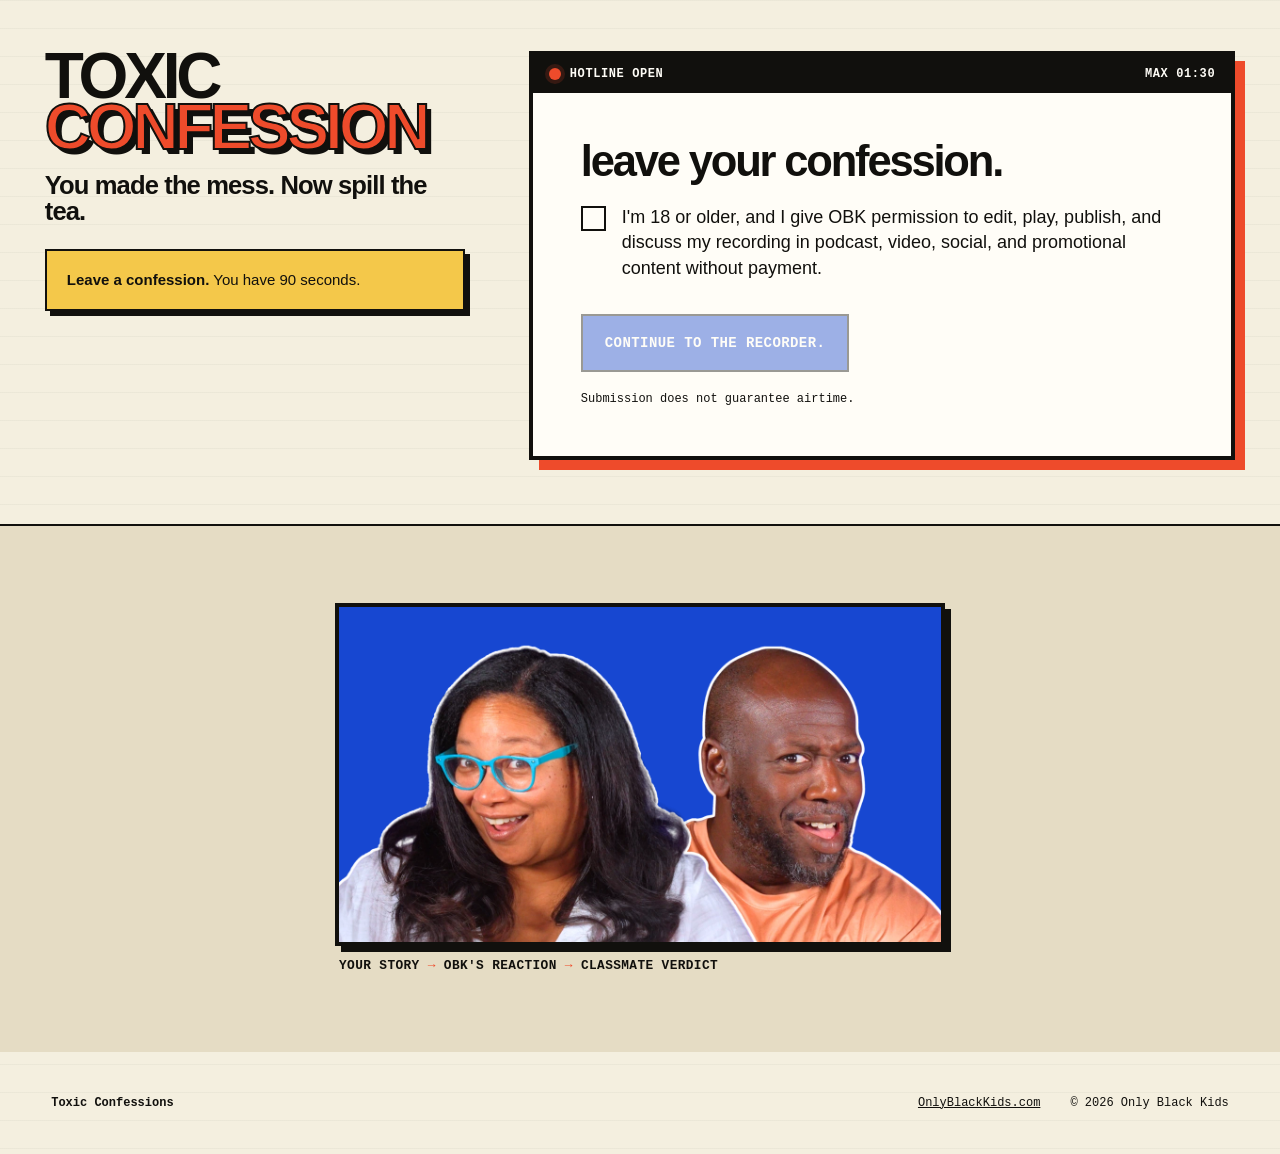
==== commit 60d0d45e: "Streamline intake and move live hotline status into recorder" ====
--- a/index.html
+++ b/index.html
@@ -19,24 +19,18 @@
 <body>
   <a class="skip-link" href="#ready-to-confess">Skip to recorder</a>
 
-  <header class="site-header">
-    <a class="obk-mark" href="https://onlyblackkids.com" aria-label="Only Black Kids home">
-      <span class="obk-mark__large">TOXIC CONFESSIONS</span>
-    </a>
-    <div class="header-status"><span class="status-dot" aria-hidden="true"></span> HOTLINE OPEN</div>
-  </header>
 
   <main>
     <section class="recorder-section recorder-section--first" id="ready-to-confess" aria-labelledby="recorder-title">
       <div class="lean-intake-copy">
         <h1 id="hero-title"><span>TOXIC</span><br><strong>CONFESSION</strong></h1>
         <p class="hero-dek">You made the mess. Now spill the tea.</p>
-        <p class="callback-plain"><strong>Leave a confession</strong><br><span>you have 90 seconds</span></p>
+        <p class="callback-plain"><strong>Leave a confession.</strong> <span>You have 90 seconds.</span></p>
       </div>
 
       <div class="recorder-shell">
         <div class="recorder-label">
-          <span><i aria-hidden="true"></i> RECORDER 01</span>
+          <span class="hotline-status"><span class="status-dot" aria-hidden="true"></span> HOTLINE OPEN</span>
           <span>MAX 01:30</span>
         </div>
 
@@ -46,9 +40,9 @@
             <input type="checkbox" id="consent-check">
             <span>I'm 18 or older, and I give OBK permission to edit, play, publish, and discuss my recording in podcast, video, social, and promotional content without payment.</span>
           </label>
-          <p class="privacy-reminder"><strong>Keep it anonymous:</strong> leave out real names, kids, employers, schools, addresses, and other identifying details.</p>
+
           <button class="open-recorder" id="open-recorder" type="button" data-destination="https://podline.fm/toxic-confessions" disabled>CONTINUE TO THE RECORDER.</button>
-          <p class="gate-note">Submission does not guarantee airtime or a callback.</p>
+          <p class="gate-note">Submission does not guarantee airtime.</p>
         </div>
       </div>
     </section>
--- a/styles.css
+++ b/styles.css
@@ -94,7 +94,7 @@
   padding: clamp(28px, 4vw, 56px) clamp(16px, 3.5vw, 56px) clamp(36px, 5vw, 72px);
 }
 .recorder-section--first {
-  min-height: calc(100vh - 78px);
+  min-height: auto;
   display: grid;
   grid-template-columns: minmax(420px, .72fr) minmax(560px, 1.28fr);
   gap: clamp(38px, 5vw, 84px);
@@ -139,6 +139,9 @@
   font-size: 15px;
 }
 .callback-plain strong { font-weight: 900; }
+.callback-plain { white-space: nowrap; }
+.hotline-status { display: inline-flex; align-items: center; gap: 9px; }
+.hotline-status .status-dot { flex: 0 0 12px; }
 
 .recorder-shell {
   width: 100%;
@@ -332,7 +335,7 @@
   .lean-intake-copy h1 { font-size: clamp(40px, 11.5vw, 46px); }
   .lean-intake-copy h1 strong { -webkit-text-stroke: 1px var(--ink); text-shadow: 3px 3px 0 var(--ink); }
   .hero-dek { font-size: 21px; }
-  .callback-plain { margin-top: 18px; padding: 16px; }
+  .callback-plain { margin-top: 18px; padding: 16px; font-size: clamp(12px, 3.35vw, 15px); }
   .recorder-label { font-size: 10px; padding: 11px 12px; }
   .consent-gate { padding: 20px 18px 24px; }
   .gate-kicker { font-size: 27px; margin-bottom: 16px; }
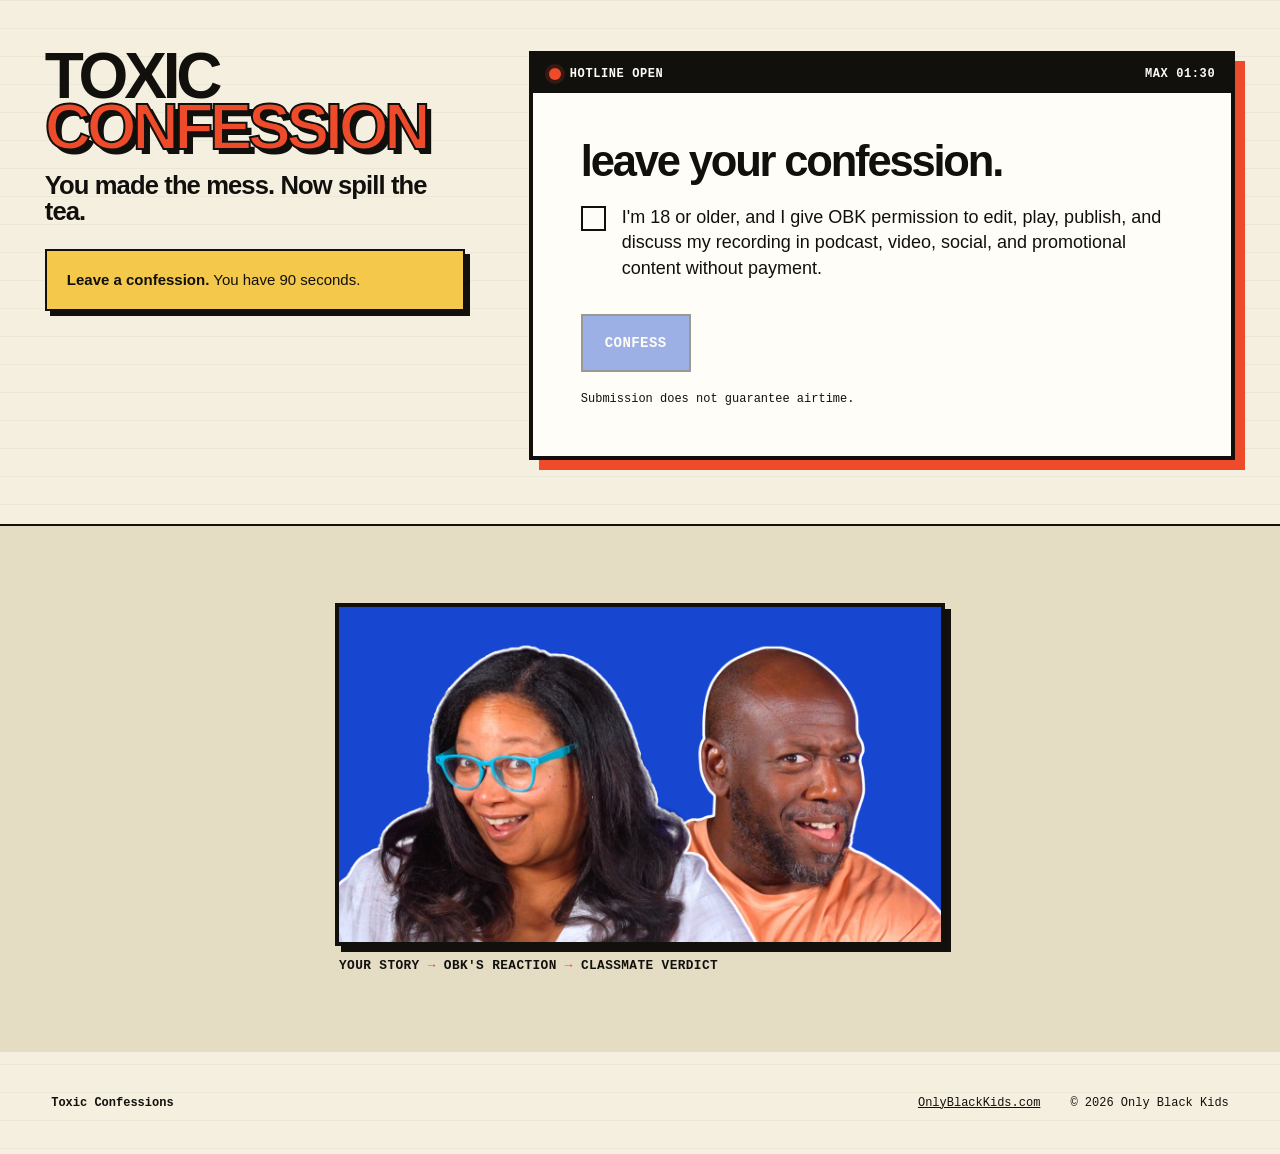
==== commit 4f79cfa9: "Use CONFESS as recorder CTA" ====
--- a/index.html
+++ b/index.html
@@ -41,7 +41,7 @@
             <span>I'm 18 or older, and I give OBK permission to edit, play, publish, and discuss my recording in podcast, video, social, and promotional content without payment.</span>
           </label>
 
-          <button class="open-recorder" id="open-recorder" type="button" data-destination="https://podline.fm/toxic-confessions" disabled>CONTINUE TO THE RECORDER.</button>
+          <button class="open-recorder" id="open-recorder" type="button" data-destination="https://podline.fm/toxic-confessions" disabled>CONFESS</button>
           <p class="gate-note">Submission does not guarantee airtime.</p>
         </div>
       </div>
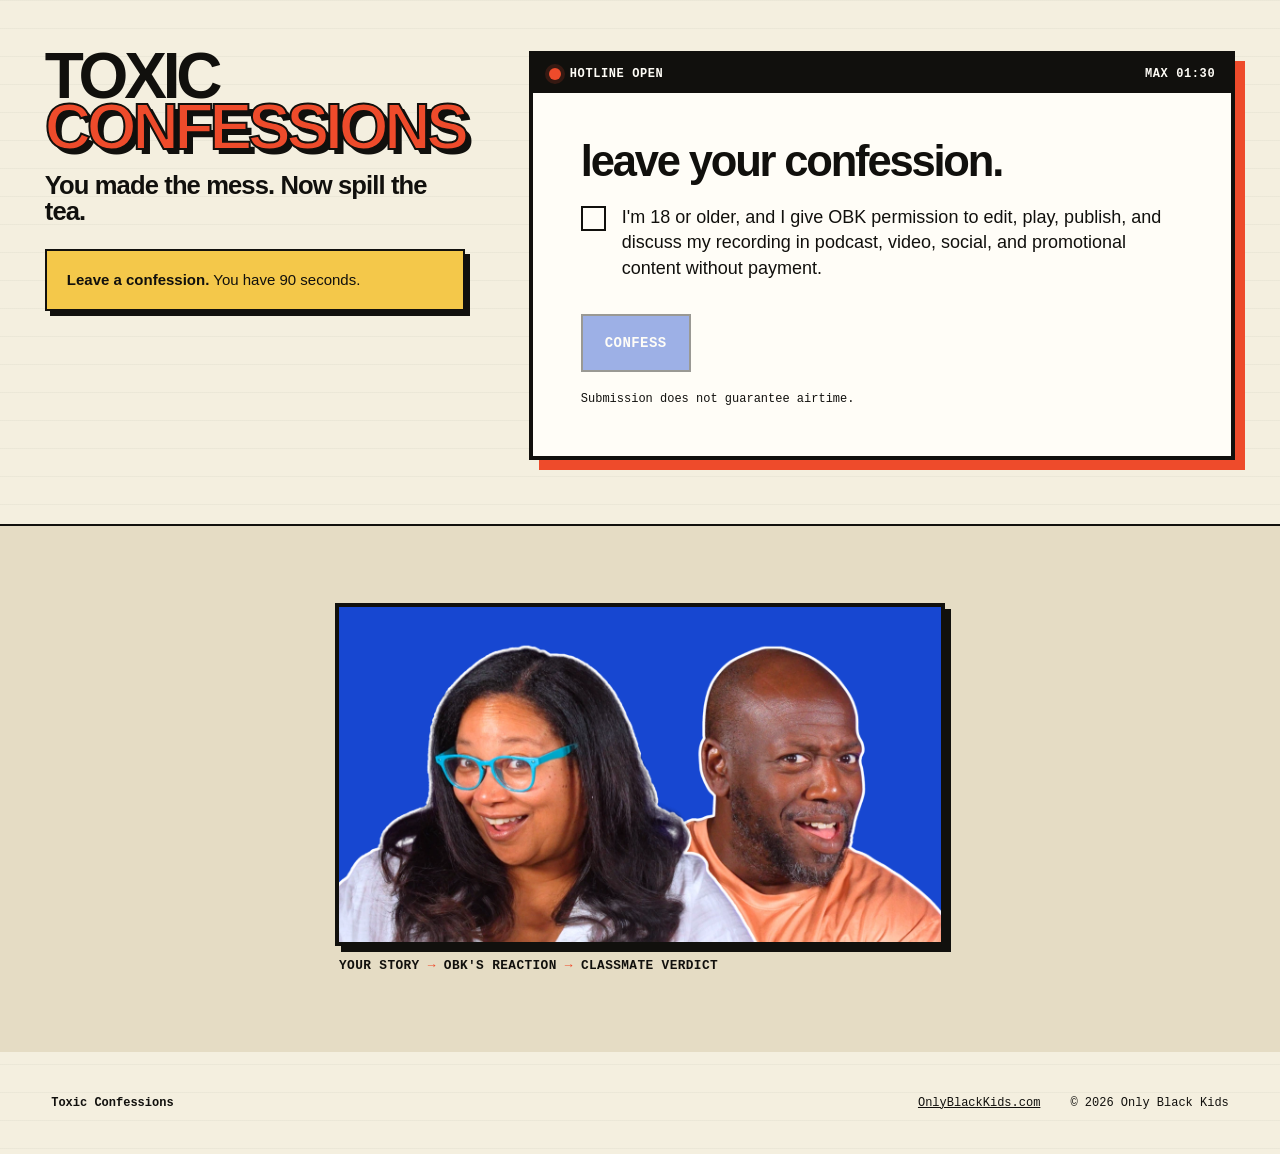
==== commit 2be3681e: "Pluralize Toxic Confessions heading" ====
--- a/index.html
+++ b/index.html
@@ -23,7 +23,7 @@
   <main>
     <section class="recorder-section recorder-section--first" id="ready-to-confess" aria-labelledby="recorder-title">
       <div class="lean-intake-copy">
-        <h1 id="hero-title"><span>TOXIC</span><br><strong>CONFESSION</strong></h1>
+        <h1 id="hero-title"><span>TOXIC</span><br><strong>CONFESSIONS</strong></h1>
         <p class="hero-dek">You made the mess. Now spill the tea.</p>
         <p class="callback-plain"><strong>Leave a confession.</strong> <span>You have 90 seconds.</span></p>
       </div>
